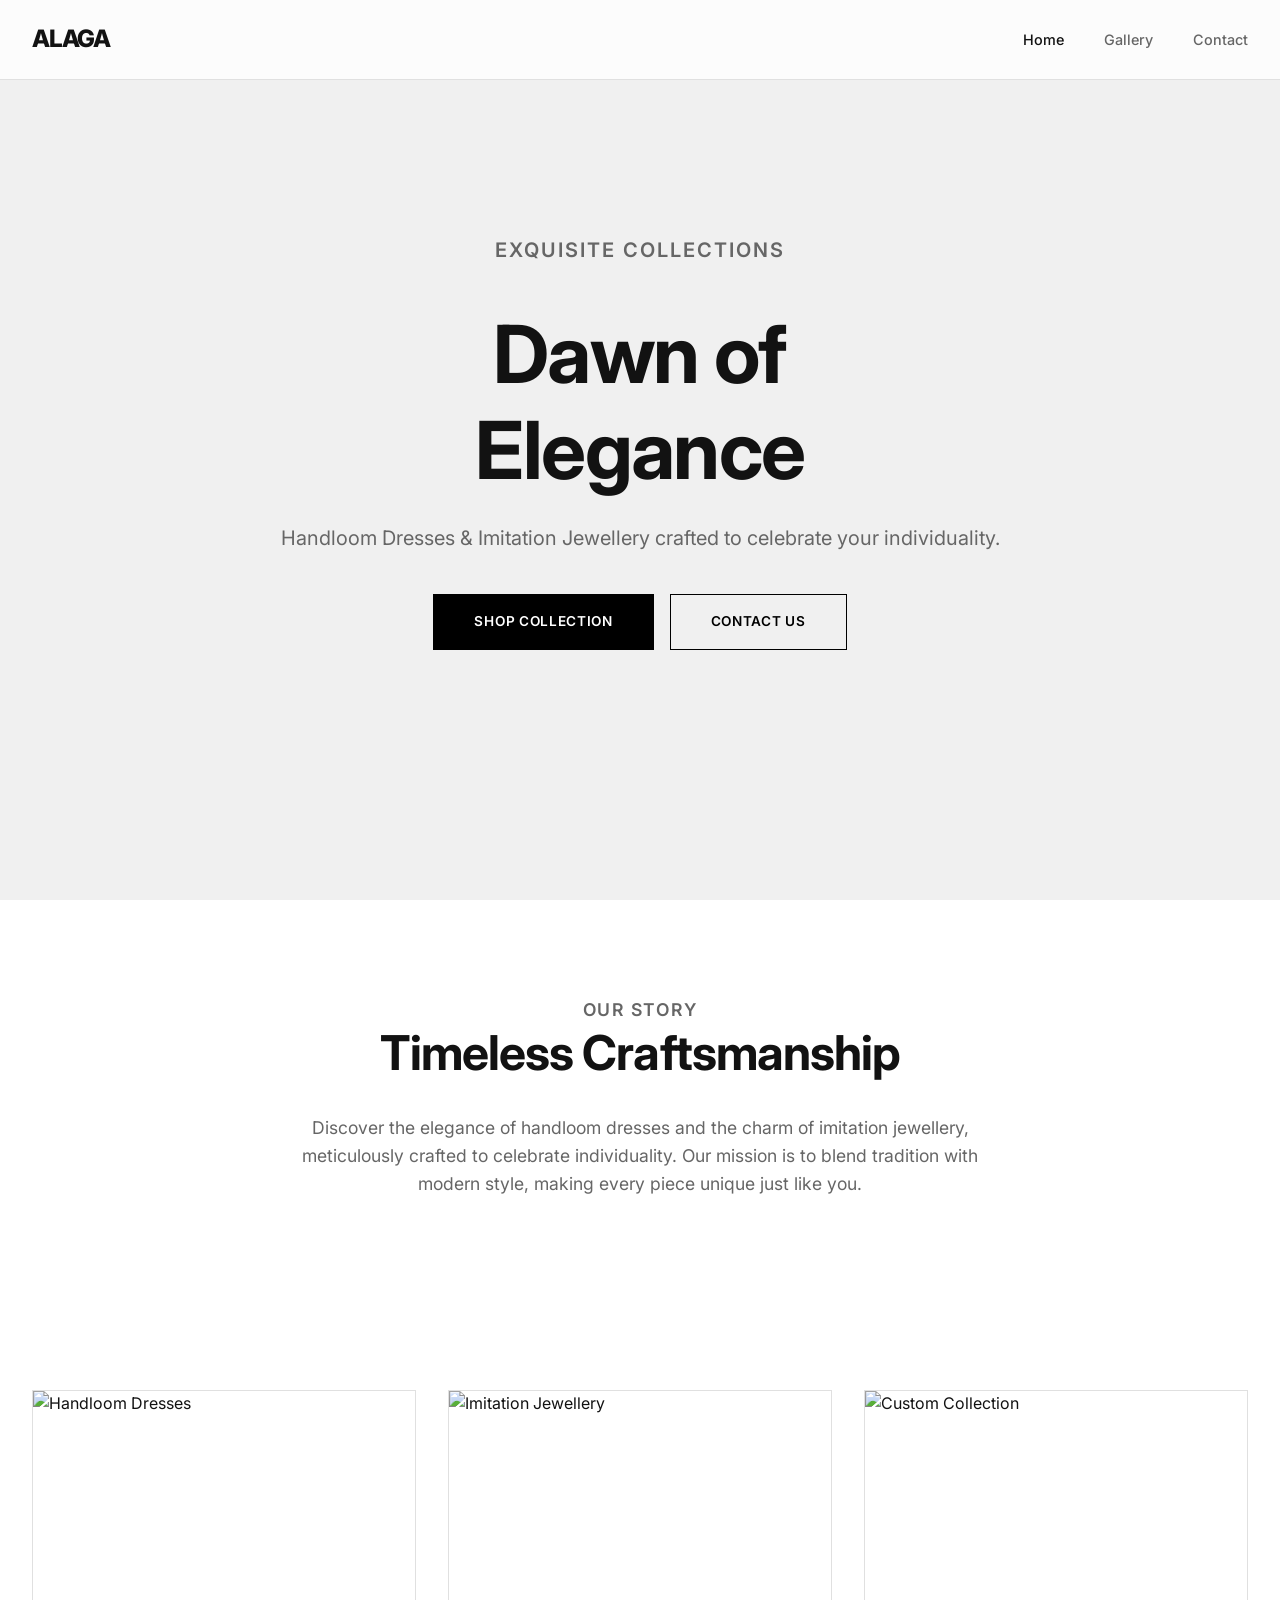
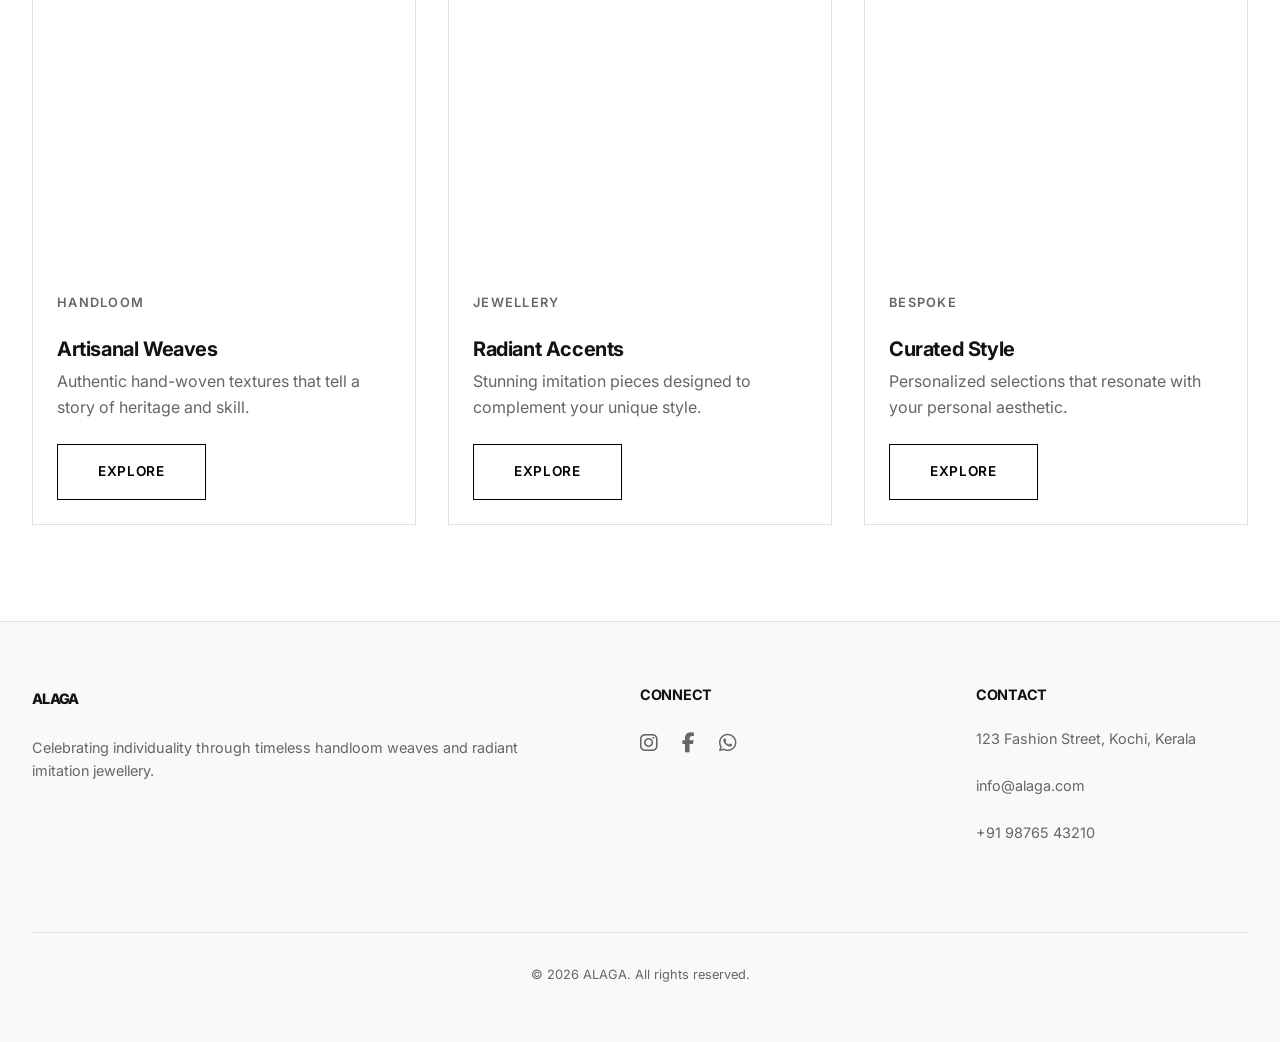
==== index.html @ ef4f274e "UI: Full modification with localized assets and Dawn theme elements" ====
<!DOCTYPE html>
<html lang="en">

<head>
  <meta charset="UTF-8">
  <meta name="viewport" content="width=device-width, initial-scale=1.0">
  <title>ALAGA | Celebrate Individuality</title>

  <!-- Google Fonts: Inter -->
  <link rel="preconnect" href="https://fonts.googleapis.com">
  <link rel="preconnect" href="https://fonts.gstatic.com" crossorigin>
  <link href="https://fonts.googleapis.com/css2?family=Inter:wght@400;500;600;700;800&display=swap" rel="stylesheet">

  <!-- Font Awesome -->
  <link rel="stylesheet" href="https://cdnjs.cloudflare.com/ajax/libs/font-awesome/6.5.0/css/all.min.css">

  <!-- Custom Styles -->
  <link rel="stylesheet" href="assets/styles.css">
</head>

<body>

  <!-- Navigation -->
  <nav id="siteNav">
    <div class="container nav-inner">
      <a href="index.html" class="nav-logo">ALAGA</a>

      <button id="navToggle" class="nav-toggle" aria-label="Toggle navigation">
        <i class="fas fa-bars"></i>
      </button>

      <ul id="navLinks" class="nav-links">
        <li><a href="index.html" class="nav-link active">Home</a></li>
        <li><a href="gallery/index.html" class="nav-link">Gallery</a></li>
        <li><a href="contact/index.html" class="nav-link">Contact</a></li>
      </ul>
    </div>
  </nav>

  <!-- Hero Section -->
  <section class="hero">
    <div class="container hero-content fade-in">
      <p class="text-uppercase">Exquisite Collections</p>
      <h1>Dawn of <br> Elegance</h1>
      <p>Handloom Dresses & Imitation Jewellery crafted to celebrate your individuality.</p>
      <div class="hero-buttons">
        <a href="gallery/index.html" class="btn">Shop Collection</a>
        <a href="contact/index.html" class="btn btn-secondary">Contact Us</a>
      </div>
    </div>
  </section>

  <!-- Welcome Section -->
  <section class="welcome">
    <div class="container fade-in">
      <p class="text-uppercase">Our Story</p>
      <h2>Timeless Craftsmanship</h2>
      <p>
        Discover the elegance of handloom dresses and the charm of imitation jewellery,
        meticulously crafted to celebrate individuality. Our mission is to blend tradition
        with modern style, making every piece unique just like you.
      </p>
    </div>
  </section>

  <!-- Highlights Section -->
  <section class="highlights">
    <div class="container">
      <div class="grid">
        <!-- Handloom Dresses -->
        <div class="card fade-in">
          <div class="card-image">
            <img src="https://images.unsplash.com/photo-1583337130417-3346a1be7dee?q=80&w=800&auto=format&fit=crop"
              alt="Handloom Dresses">
          </div>
          <div class="card-content">
            <p class="text-uppercase">Handloom</p>
            <h3 class="card-title">Artisanal Weaves</h3>
            <p>Authentic hand-woven textures that tell a story of heritage and skill.</p>
            <a href="gallery/index.html" class="btn btn-secondary">Explore</a>
          </div>
        </div>

        <!-- Imitation Jewellery -->
        <div class="card fade-in">
          <div class="card-image">
            <img src="https://images.unsplash.com/photo-1515562141207-7a88fb7ce338?q=80&w=800&auto=format&fit=crop"
              alt="Imitation Jewellery">
          </div>
          <div class="card-content">
            <p class="text-uppercase">Jewellery</p>
            <h3 class="card-title">Radiant Accents</h3>
            <p>Stunning imitation pieces designed to complement your unique style.</p>
            <a href="gallery/index.html" class="btn btn-secondary">Explore</a>
          </div>
        </div>

        <!-- Custom Design -->
        <div class="card fade-in">
          <div class="card-image">
            <img src="https://images.unsplash.com/photo-1490481651871-ab68de25d43d?q=80&w=800&auto=format&fit=crop"
              alt="Custom Collection">
          </div>
          <div class="card-content">
            <p class="text-uppercase">Bespoke</p>
            <h3 class="card-title">Curated Style</h3>
            <p>Personalized selections that resonate with your personal aesthetic.</p>
            <a href="gallery/index.html" class="btn btn-secondary">Explore</a>
          </div>
        </div>
      </div>
    </div>
  </section>

  <!-- Footer -->
  <footer>
    <div class="container">
      <div class="footer-inner">
        <div class="footer-col">
          <a href="index.html" class="nav-logo">ALAGA</a>
          <p style="margin-top: 1.5rem;">Celebrating individuality through timeless handloom weaves and radiant
            imitation jewellery.</p>
        </div>
        <div class="footer-col">
          <h5>Connect</h5>
          <div class="social-icons">
            <a href="#" target="_blank"><i class="fab fa-instagram"></i></a>
            <a href="#" target="_blank"><i class="fab fa-facebook-f"></i></a>
            <a href="#" target="_blank"><i class="fab fa-whatsapp"></i></a>
          </div>
        </div>
        <div class="footer-col">
          <h5>Contact</h5>
          <p>123 Fashion Street, Kochi, Kerala</p>
          <p>info@alaga.com</p>
          <p>+91 98765 43210</p>
        </div>
      </div>
      <div class="footer-bottom">
        <p>&copy; 2026 ALAGA. All rights reserved.</p>
      </div>
    </div>
  </footer>

  <!-- Scripts -->
  <script src="assets/scripts.js"></script>
</body>

</html>
---- assets/styles.css ----
/* 
  Dawn of Alaga - Design System
  Modern Minimalist Theme
*/

:root {
  --bg-primary: #ffffff;
  --bg-secondary: #f9f9f9;
  --text-primary: #121212;
  --text-secondary: #666666;
  --accent: #000000;
  --border: #e0e0e0;
  --font-main: 'Inter', -apple-system, BlinkMacSystemFont, "Segoe UI", Roboto, Helvetica, Arial, sans-serif;
  --container-max: 1400px;
  --nav-height: 80px;
  --transition: all 0.3s cubic-bezier(0.4, 0, 0.2, 1);
}

* {
  box-sizing: border-box;
  margin: 0;
  padding: 0;
}

html {
  scroll-behavior: smooth;
  font-size: 16px;
}

body {
  font-family: var(--font-main);
  background-color: var(--bg-primary);
  color: var(--text-primary);
  line-height: 1.6;
  -webkit-font-smoothing: antialiased;
}

h1,
h2,
h3,
h4,
h5,
h6 {
  font-weight: 700;
  letter-spacing: -0.02em;
  line-height: 1.2;
  margin-bottom: 1rem;
}

p {
  color: var(--text-secondary);
  margin-bottom: 1.5rem;
}

a {
  text-decoration: none;
  color: inherit;
  transition: var(--transition);
}

ul {
  list-style: none;
}

img {
  max-width: 100%;
  display: block;
}

/* Layout */
.container {
  max-width: var(--container-max);
  margin: 0 auto;
  padding: 0 2rem;
}

section {
  padding: 6rem 0;
}

/* Typography Helpers */
.text-uppercase {
  text-transform: uppercase;
  letter-spacing: 0.1em;
  font-size: 0.8rem;
  font-weight: 600;
}

.text-center {
  text-align: center;
}

/* Buttons */
.btn {
  display: inline-block;
  padding: 1rem 2.5rem;
  background-color: var(--accent);
  color: #fff;
  border: 1px solid var(--accent);
  font-weight: 600;
  text-transform: uppercase;
  letter-spacing: 0.05em;
  font-size: 0.85rem;
  cursor: pointer;
  transition: var(--transition);
}

.btn:hover {
  background-color: transparent;
  color: var(--accent);
}

.btn-secondary {
  background-color: transparent;
  color: var(--accent);
  border: 1px solid var(--accent);
}

.btn-secondary:hover {
  background-color: var(--accent);
  color: #fff;
}

/* Navigation */
#siteNav {
  position: fixed;
  top: 0;
  left: 0;
  width: 100%;
  height: var(--nav-height);
  background: rgba(255, 255, 255, 0.8);
  backdrop-filter: blur(10px);
  z-index: 1000;
  border-bottom: 1px solid var(--border);
  transition: var(--transition);
}

#siteNav.scrolled {
  height: 60px;
}

#siteNav .nav-inner {
  height: 100%;
  display: flex;
  align-items: center;
  justify-content: space-between;
}

.nav-logo {
  font-size: 1.5rem;
  font-weight: 800;
  letter-spacing: -0.05em;
  text-transform: uppercase;
}

.nav-logo img {
  height: 30px;
}

.nav-links {
  display: flex;
  gap: 2.5rem;
}

.nav-link {
  font-weight: 500;
  font-size: 0.9rem;
  color: var(--text-secondary);
}

.nav-link:hover,
.nav-link.active {
  color: var(--text-primary);
}

.nav-toggle {
  display: none;
  background: none;
  border: none;
  cursor: pointer;
}

/* Hero Section */
.hero {
  height: 100vh;
  display: flex;
  align-items: center;
  justify-content: center;
  background-color: #f0f0f0;
  padding-top: var(--nav-height);
  position: relative;
  overflow: hidden;
}

.hero-content {
  text-align: center;
  max-width: 800px;
  z-index: 1;
}

.hero h1 {
  font-size: 5rem;
  margin-bottom: 1.5rem;
}

.hero p {
  font-size: 1.25rem;
  margin-bottom: 2.5rem;
}

.hero-buttons {
  display: flex;
  gap: 1rem;
  justify-content: center;
}

/* Welcome Section */
.welcome {
  text-align: center;
}

.welcome h2 {
  font-size: 3rem;
  margin-bottom: 2rem;
}

.welcome p {
  max-width: 700px;
  margin: 0 auto;
  font-size: 1.1rem;
}

/* Grid & Cards */
.grid {
  display: grid;
  grid-template-columns: repeat(auto-fit, minmax(300px, 1fr));
  gap: 2rem;
}

.card {
  background-color: var(--bg-primary);
  border: 1px solid var(--border);
  transition: var(--transition);
}

.card:hover {
  border-color: var(--accent);
}

.card-image {
  aspect-ratio: 4/5;
  overflow: hidden;
}

.card-image img {
  width: 100%;
  height: 100%;
  object-fit: cover;
  transition: var(--transition);
}

.card:hover .card-image img {
  transform: scale(1.05);
}

.card-content {
  padding: 1.5rem;
}

.card-title {
  font-size: 1.25rem;
  margin-bottom: 0.5rem;
}

/* Footer */
footer {
  background-color: var(--bg-secondary);
  padding: 4rem 0 2rem;
  border-top: 1px solid var(--border);
}

.footer-inner {
  display: grid;
  grid-template-columns: 2fr 1fr 1fr;
  gap: 4rem;
  margin-bottom: 4rem;
}

.footer-col h5 {
  font-size: 0.9rem;
  text-transform: uppercase;
  margin-bottom: 1.5rem;
}

.footer-col p,
.footer-col a {
  font-size: 0.9rem;
}

.social-icons {
  display: flex;
  gap: 1.5rem;
}

.social-icons a {
  font-size: 1.25rem;
  color: var(--text-secondary);
}

.social-icons a:hover {
  color: var(--text-primary);
}

.footer-bottom {
  border-top: 1px solid var(--border);
  padding-top: 2rem;
  text-align: center;
  font-size: 0.8rem;
}

/* Mobile responsive */
@media (max-width: 768px) {
  .hero h1 {
    font-size: 3rem;
  }

  .nav-links {
    display: none;
  }

  .nav-toggle {
    display: block;
  }

  .footer-inner {
    grid-template-columns: 1fr;
    gap: 2rem;
  }

  section {
    padding: 4rem 0;
  }
}

/* Animations */
.fade-in {
  opacity: 0;
  transform: translateY(20px);
  transition: opacity 0.6s ease-out, transform 0.6s ease-out;
}

.fade-in.visible {
  opacity: 1;
  transform: translateY(0);
}
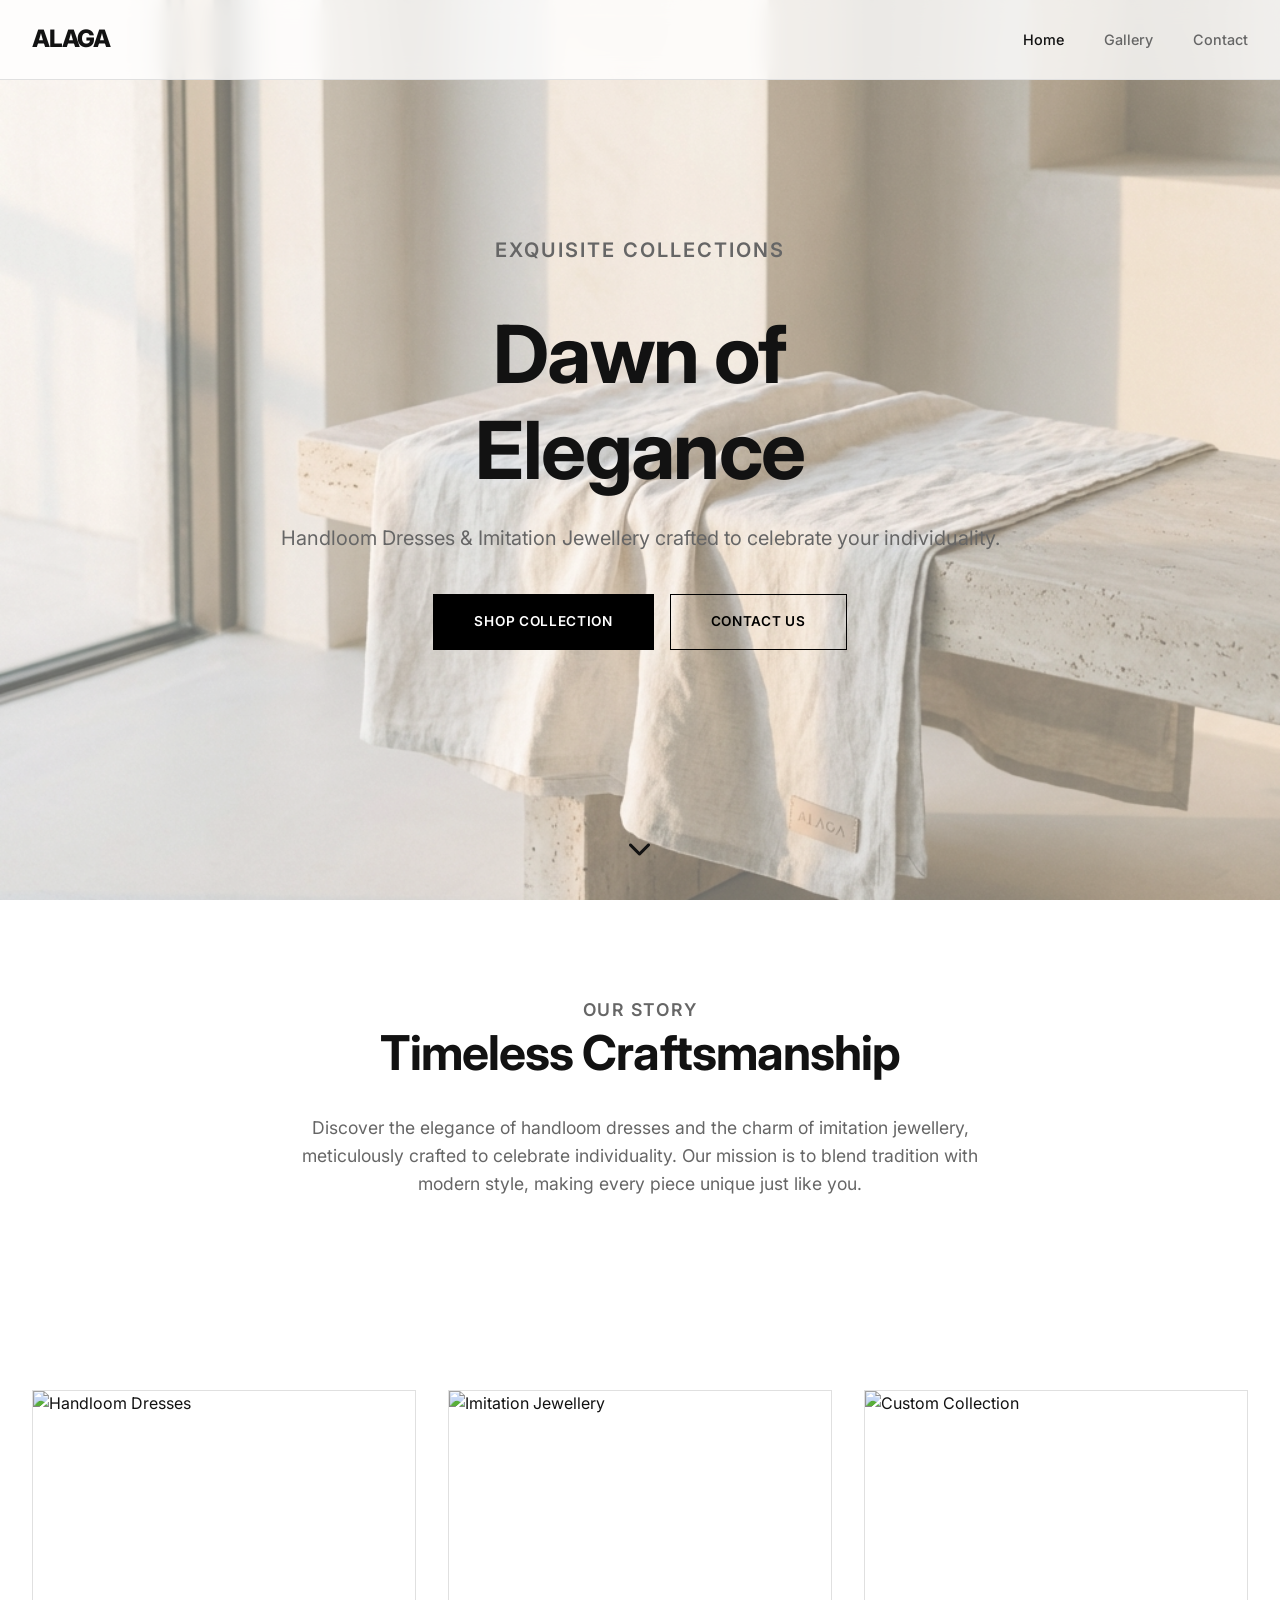
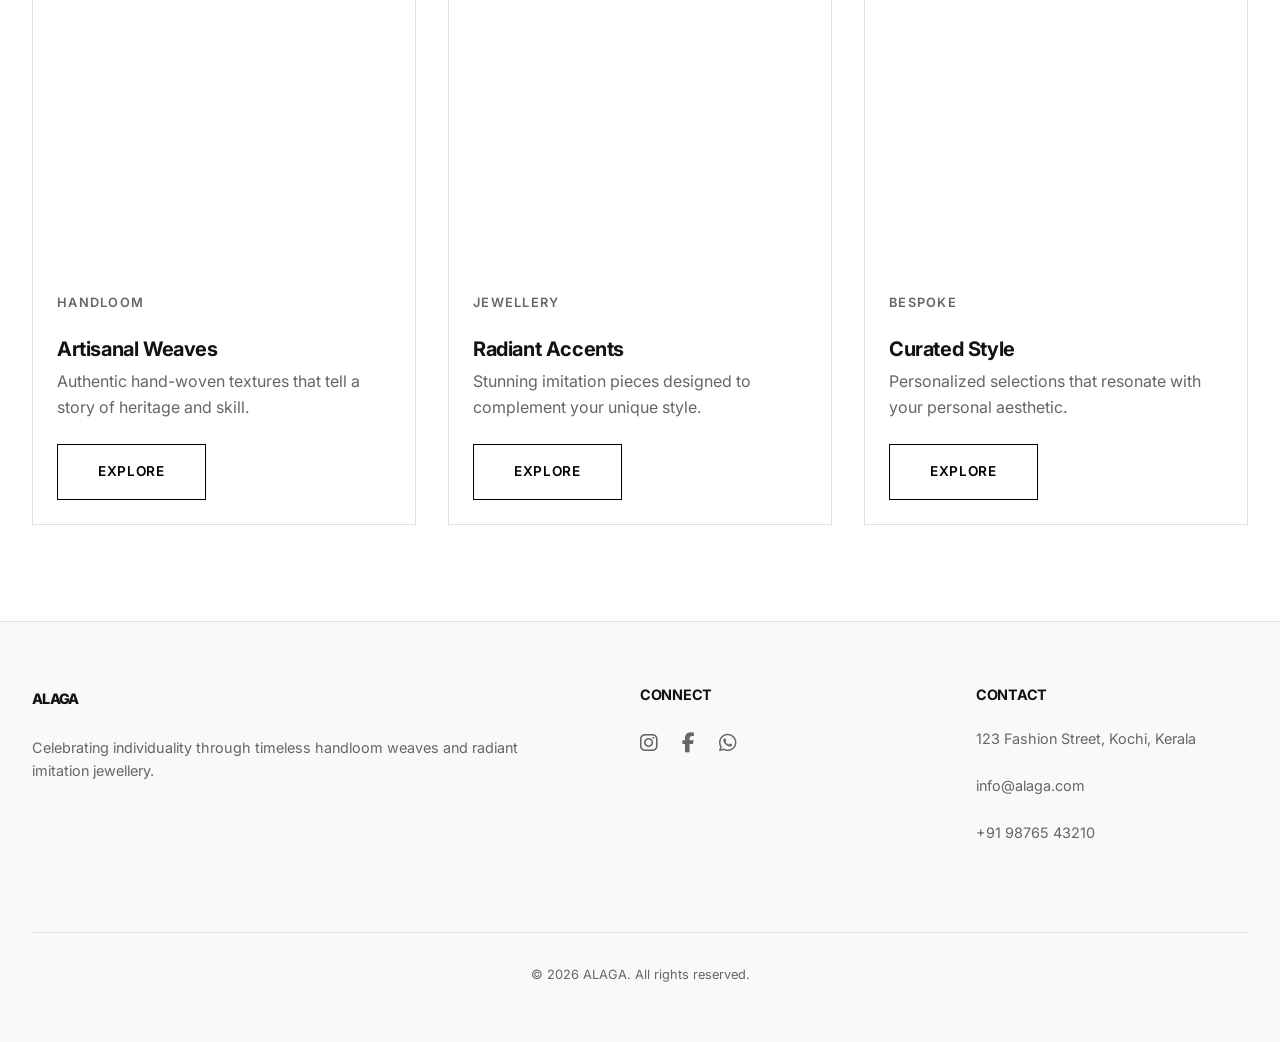
==== commit 40e910e1: "UI: Add hero background image and scroll indicator" ====
--- a/index.html
+++ b/index.html
@@ -47,6 +47,9 @@
         <a href="gallery/index.html" class="btn">Shop Collection</a>
         <a href="contact/index.html" class="btn btn-secondary">Contact Us</a>
       </div>
+    </div>
+    <div class="scroll-indicator">
+      <i class="fas fa-chevron-down"></i>
     </div>
   </section>
 
--- a/assets/styles.css
+++ b/assets/styles.css
@@ -186,16 +186,61 @@
   display: flex;
   align-items: center;
   justify-content: center;
-  background-color: #f0f0f0;
+  background: url('images/hero_bg.png') no-repeat center center;
+  background-size: cover;
   padding-top: var(--nav-height);
   position: relative;
   overflow: hidden;
+}
+
+.hero::after {
+  content: '';
+  position: absolute;
+  top: 0;
+  left: 0;
+  width: 100%;
+  height: 100%;
+  background: rgba(255, 255, 255, 0.4);
+  /* Light overlay for text contrast */
+  z-index: 0;
 }
 
 .hero-content {
   text-align: center;
   max-width: 800px;
   z-index: 1;
+  position: relative;
+}
+
+/* Scroll Indicator */
+.scroll-indicator {
+  position: absolute;
+  bottom: 2rem;
+  left: 50%;
+  transform: translateX(-50%);
+  z-index: 2;
+  color: var(--text-primary);
+  font-size: 1.5rem;
+  animation: bounce 2s infinite;
+}
+
+@keyframes bounce {
+
+  0%,
+  20%,
+  50%,
+  80%,
+  100% {
+    transform: translateX(-50%) translateY(0);
+  }
+
+  40% {
+    transform: translateX(-50%) translateY(-10px);
+  }
+
+  60% {
+    transform: translateX(-50%) translateY(-5px);
+  }
 }
 
 .hero h1 {
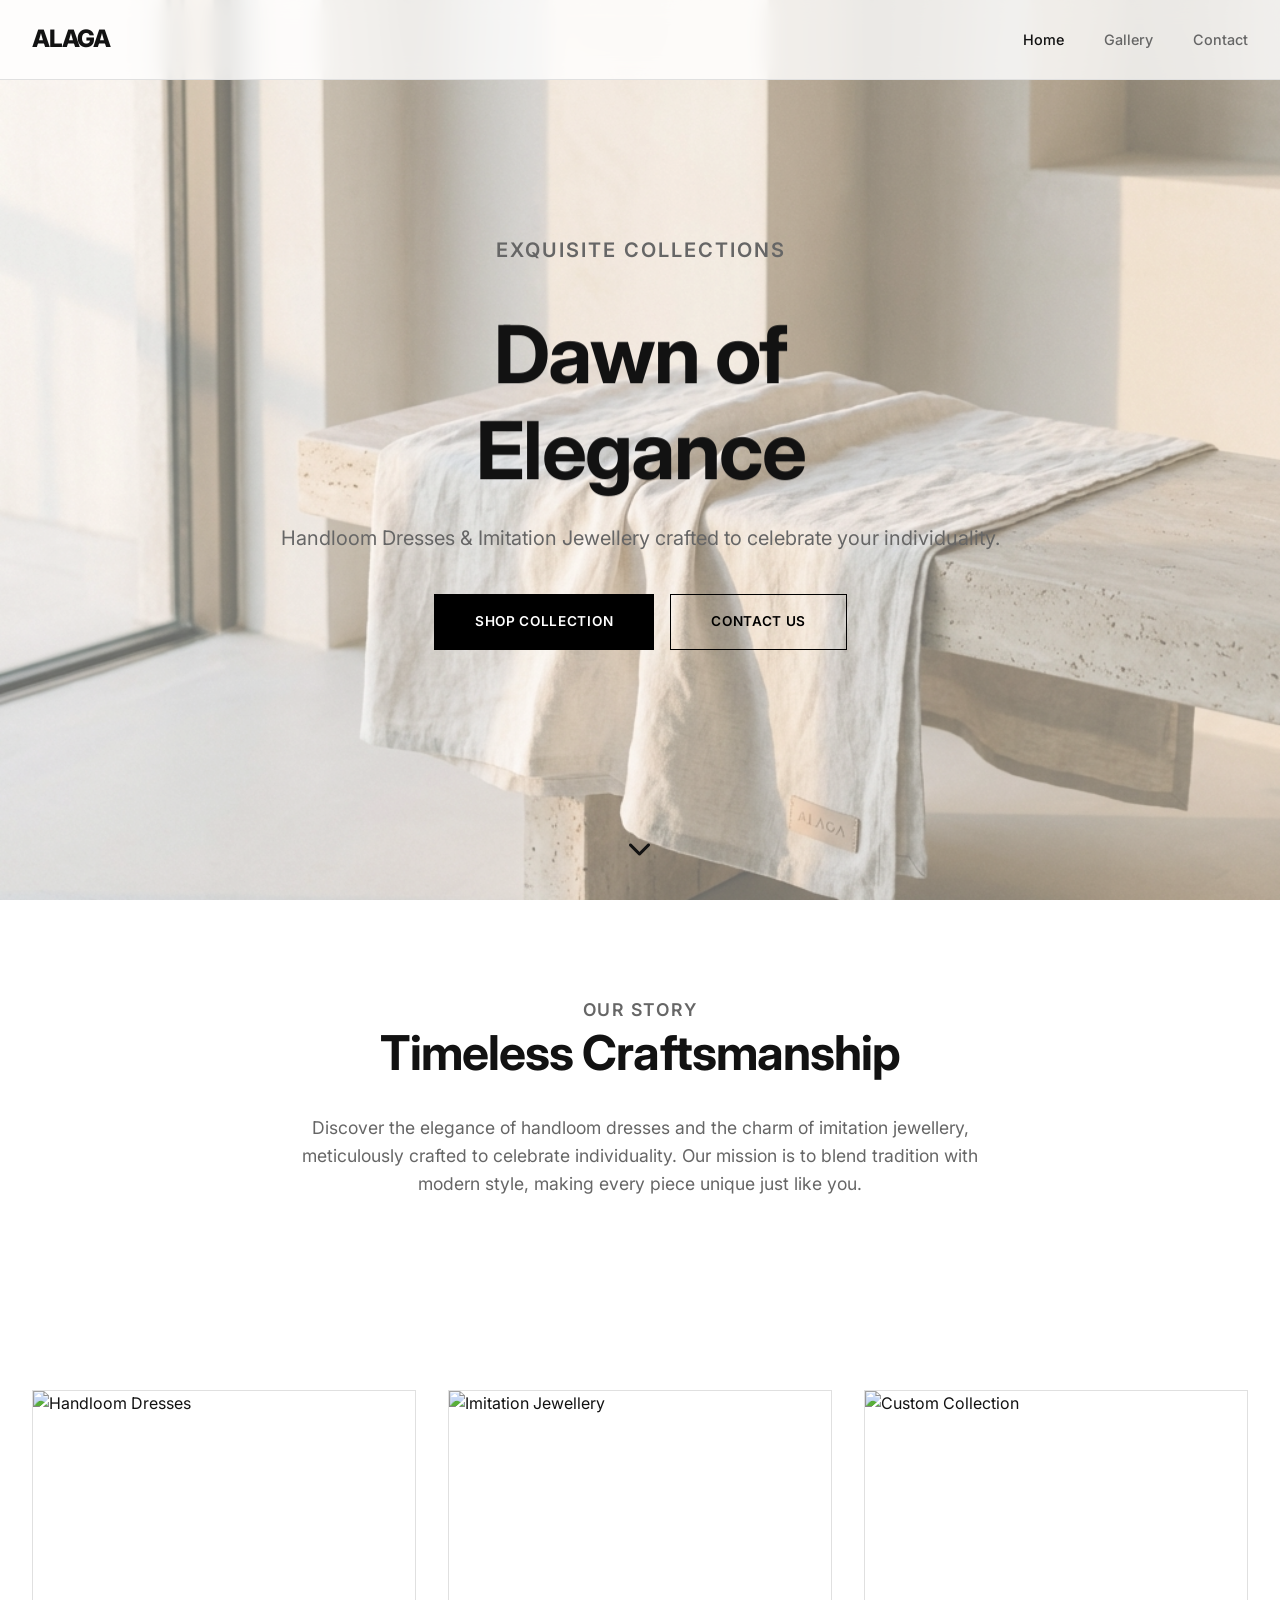
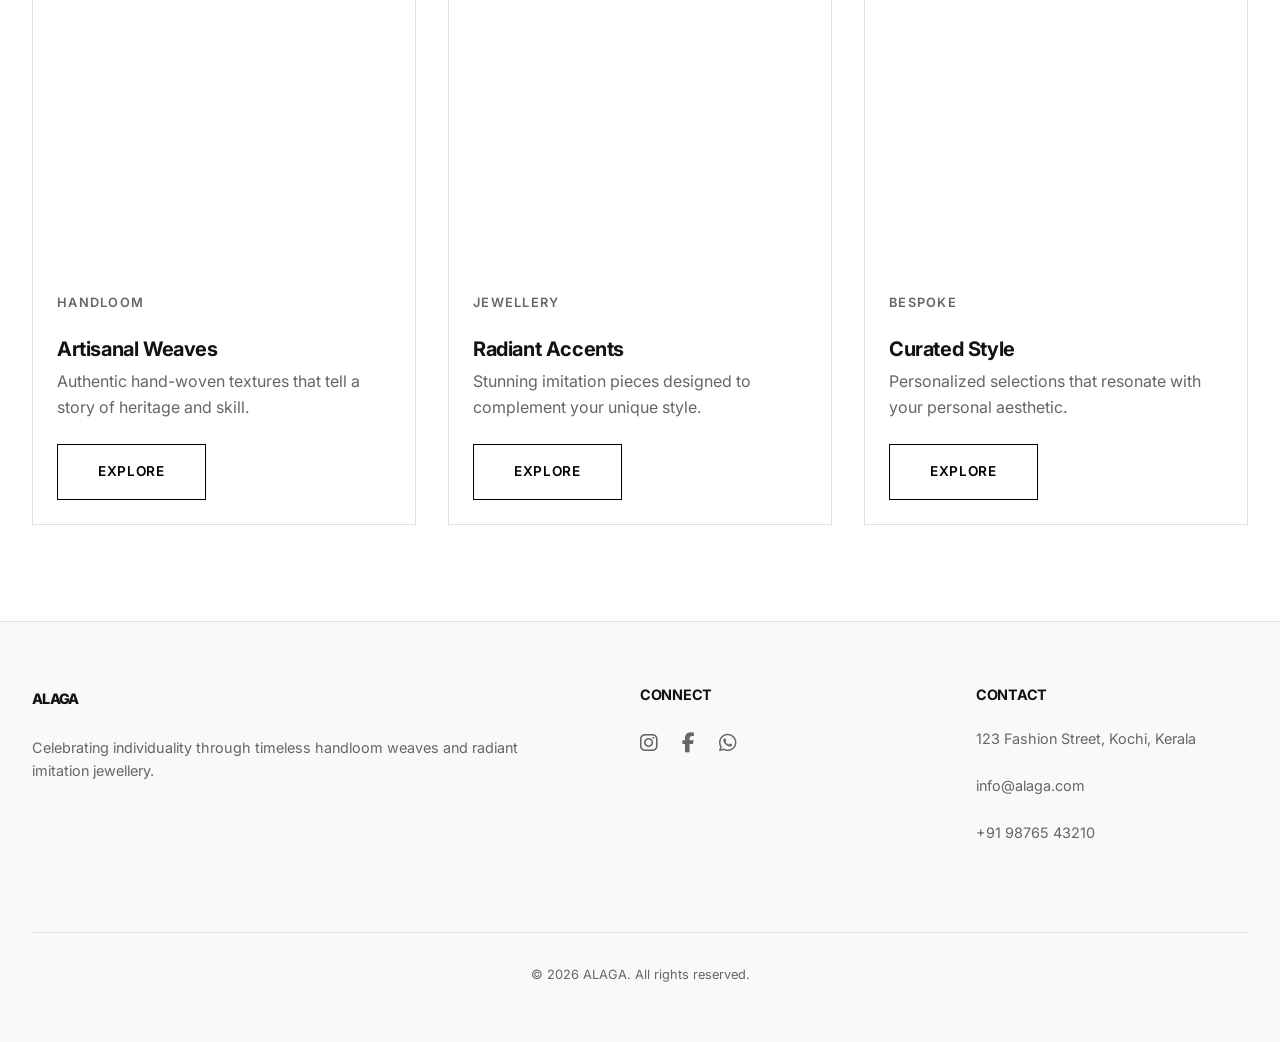
==== commit 1cc23c05: "feat: Implement elegant mobile-fist scroll animations" ====
--- a/index.html
+++ b/index.html
@@ -39,11 +39,12 @@
 
   <!-- Hero Section -->
   <section class="hero">
-    <div class="container hero-content fade-in">
-      <p class="text-uppercase">Exquisite Collections</p>
-      <h1>Dawn of <br> Elegance</h1>
-      <p>Handloom Dresses & Imitation Jewellery crafted to celebrate your individuality.</p>
-      <div class="hero-buttons">
+    <div class="container hero-content">
+      <p class="text-uppercase reveal-base reveal-up">Exquisite Collections</p>
+      <h1 class="reveal-base reveal-up stagger-1">Dawn of <br> Elegance</h1>
+      <p class="reveal-base reveal-up stagger-2">Handloom Dresses & Imitation Jewellery crafted to celebrate your
+        individuality.</p>
+      <div class="hero-buttons reveal-base reveal-scale stagger-3">
         <a href="gallery/index.html" class="btn">Shop Collection</a>
         <a href="contact/index.html" class="btn btn-secondary">Contact Us</a>
       </div>
@@ -55,10 +56,10 @@
 
   <!-- Welcome Section -->
   <section class="welcome">
-    <div class="container fade-in">
-      <p class="text-uppercase">Our Story</p>
-      <h2>Timeless Craftsmanship</h2>
-      <p>
+    <div class="container">
+      <p class="text-uppercase reveal-base reveal-up">Our Story</p>
+      <h2 class="reveal-base reveal-up stagger-1">Timeless Craftsmanship</h2>
+      <p class="reveal-base reveal-up stagger-2">
         Discover the elegance of handloom dresses and the charm of imitation jewellery,
         meticulously crafted to celebrate individuality. Our mission is to blend tradition
         with modern style, making every piece unique just like you.
@@ -71,7 +72,7 @@
     <div class="container">
       <div class="grid">
         <!-- Handloom Dresses -->
-        <div class="card fade-in">
+        <div class="card reveal-base reveal-up">
           <div class="card-image">
             <img src="https://images.unsplash.com/photo-1583337130417-3346a1be7dee?q=80&w=800&auto=format&fit=crop"
               alt="Handloom Dresses">
@@ -85,7 +86,7 @@
         </div>
 
         <!-- Imitation Jewellery -->
-        <div class="card fade-in">
+        <div class="card reveal-base reveal-up stagger-2">
           <div class="card-image">
             <img src="https://images.unsplash.com/photo-1515562141207-7a88fb7ce338?q=80&w=800&auto=format&fit=crop"
               alt="Imitation Jewellery">
@@ -99,7 +100,7 @@
         </div>
 
         <!-- Custom Design -->
-        <div class="card fade-in">
+        <div class="card reveal-base reveal-up stagger-3">
           <div class="card-image">
             <img src="https://images.unsplash.com/photo-1490481651871-ab68de25d43d?q=80&w=800&auto=format&fit=crop"
               alt="Custom Collection">
--- a/assets/styles.css
+++ b/assets/styles.css
@@ -14,6 +14,10 @@
   --container-max: 1400px;
   --nav-height: 80px;
   --transition: all 0.3s cubic-bezier(0.4, 0, 0.2, 1);
+
+  /* Animation Variables */
+  --ease-elegant: cubic-bezier(0.22, 1, 0.36, 1);
+  --dur-main: 600ms;
 }
 
 * {
@@ -387,14 +391,75 @@
   }
 }
 
+/* Premium Interactions */
+.btn:active {
+  transform: scale(0.98);
+}
+
+@media (hover: hover) {
+  .card {
+    transition: transform 0.4s var(--ease-elegant), box-shadow 0.4s var(--ease-elegant), border-color 0.3s ease;
+  }
+
+  .card:hover {
+    transform: translateY(-4px);
+    box-shadow: 0 12px 24px rgba(0, 0, 0, 0.06);
+  }
+}
+
 /* Animations */
-.fade-in {
+.reveal-base {
   opacity: 0;
-  transform: translateY(20px);
-  transition: opacity 0.6s ease-out, transform 0.6s ease-out;
-}
-
-.fade-in.visible {
-  opacity: 1;
-  transform: translateY(0);
+  will-change: opacity, transform;
+  transition: opacity var(--dur-main) var(--ease-elegant),
+    transform var(--dur-main) var(--ease-elegant);
+}
+
+.reveal-visible {
+  opacity: 1 !important;
+  transform: none !important;
+}
+
+/* Variants */
+.reveal-up {
+  transform: translateY(24px);
+}
+
+.reveal-fade {
+  opacity: 0;
+  /* Just opacity change, no transform trigger needed in base but good to be explicit */
+}
+
+.reveal-scale {
+  transform: scale(0.96);
+}
+
+/* Staggering delays */
+.stagger-1 {
+  transition-delay: 100ms;
+}
+
+.stagger-2 {
+  transition-delay: 200ms;
+}
+
+.stagger-3 {
+  transition-delay: 300ms;
+}
+
+.stagger-4 {
+  transition-delay: 400ms;
+}
+
+.stagger-5 {
+  transition-delay: 500ms;
+}
+
+/* Reduced Motion */
+@media (prefers-reduced-motion: reduce) {
+  .reveal-base {
+    transition: none !important;
+    opacity: 1 !important;
+    transform: none !important;
+  }
 }
